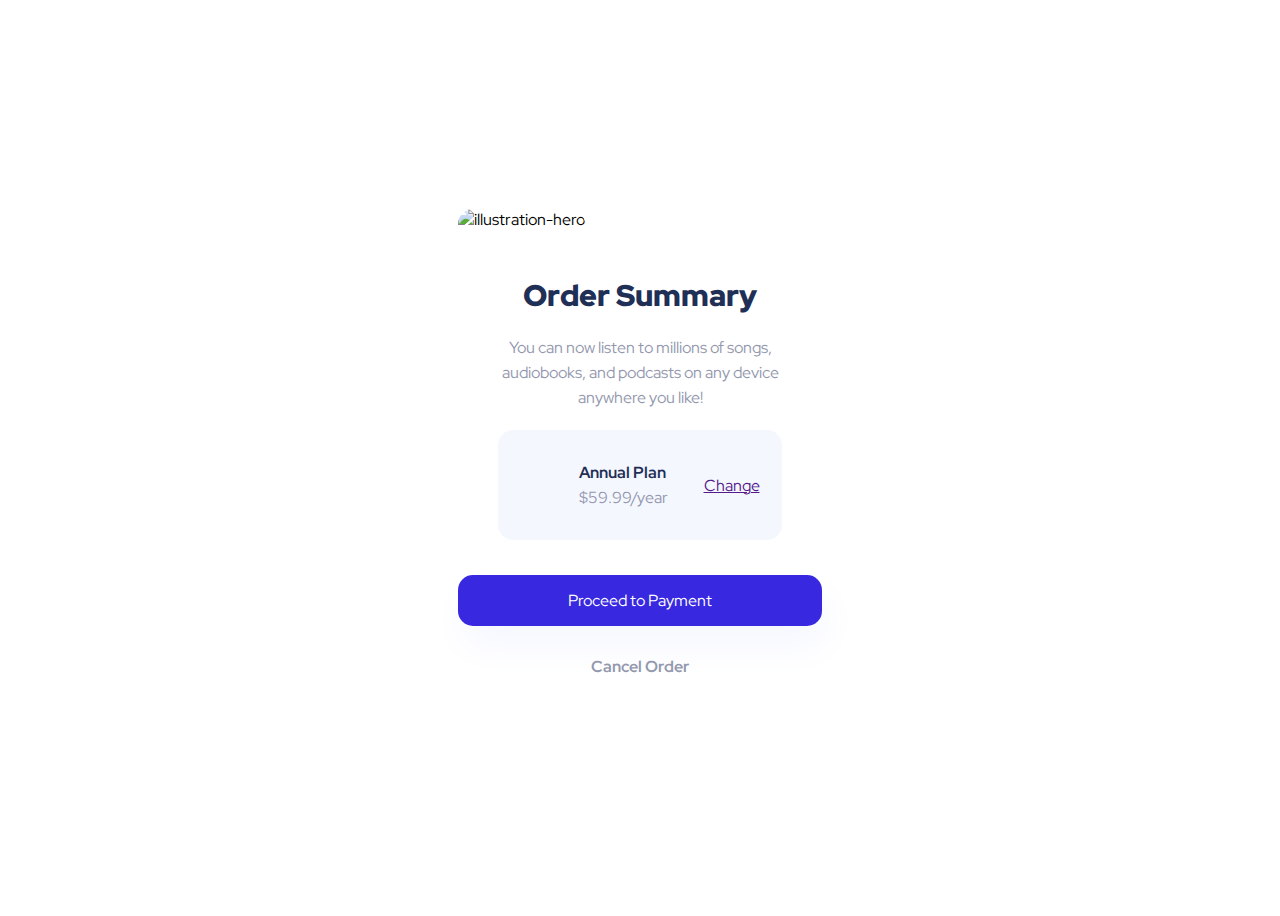
==== index.html @ 1458900c "Rename index1.html to index.html" ====
<!DOCTYPE html>
<html lang="en">

<head>
    <meta charset="UTF-8">
    <meta http-equiv="X-UA-Compatible" content="IE=edge">
    <meta name="viewport" content="width=device-width, initial-scale=1.0">
    <title>Frontend Mentor | Order summary card</title>
    <link rel="preconnect" href="https://fonts.googleapis.com">
    <link rel="preconnect" href="https://fonts.gstatic.com" crossorigin>
    <link href="https://fonts.googleapis.com/css2?family=Red+Hat+Display:wght@500;700;900&display=swap"
        rel="stylesheet">
    <link rel="stylesheet" href="style.css">
</head>

<body>
    <main>
        <div class="area-image">
            <img src="images/illustration-hero.svg" alt="illustration-hero">
        </div>

        <div class="title">
            <h1>Order Summary</h1>
        </div>

        <div class="description">
            You can now listen to millions of songs, <br>
            audiobooks, and podcasts on any device <br>
            anywhere you like!
        </div>

        <div class="price">
            <div class="price-icon">
                <img src="images/icon-music.png" alt="">
            </div>
            <div class="price-plan">
                <div class="price-plan--title">Annual Plan</div>
                <div class="price-plan--value">$59.99/year</div>
            </div>
            <div class="price-change">
                <a href="">Change</a>
            </div>
        </div>

        <div class="payment">
            <div class="payment-proceed">
                Proceed to Payment 
            </div>
        </div>

        <div class="cancel">
            <div class="cancel-button">
                Cancel Order
            </div>
        </div>
    </main>
</body>

</html>
---- style.css ----
body {
    font-family: 'Red Hat Display', sans-serif;
    background-image: url(images/pattern-background-desktop.svg);
    background-position: top; 
    background-size: cover; 
    background-repeat: no-repeat;
    height: 100vh;
    display: flex;
    align-content: center;
    justify-content: center;
}

main {
    align-self: center;
    max-width: 1140px;
    display: grid;
    border-radius: 15px;
    background-color: #fff;
}

.area-image img {
    border-top-left-radius: 15px;
    border-top-right-radius: 15px;
}

.title,
.description {
    display: flex;
    align-items: center;
    justify-content: center;
}

.title h1 {
    font-weight: 900;
    font-size: 30px;
    color: hsl(223, 47%, 23%);
    margin-top: 45px;
}

.description {
    line-height: 25px;
    text-align: center;
    color: hsl(229,14%,63%);
}

.price {
    display: grid;
    grid-template-columns: 1fr 2fr 1fr;
    background-color: hsl(225, 100%, 98%);
    margin: 20px 40px;
    padding: 30px 20px;
    border-radius: 15px;
}

.price-icon img{
    max-width: 50px;
}

.price-plan {
    font-size: 16px;
    line-height: 25px;
    color: hsl(223, 47%, 23%);
}

.price-plan--title {
    font-weight: 700;
}

.price-plan--value {
    color: hsl(229,14%,63%);
}

.price-change {
    display: flex;
    align-items: center;
    justify-content: center;
    font-size: 16px;
    color: hsl(245, 75%, 52%);
}

.price-change a:hover {
   color: hsl(224, 23%, 55%);
   text-decoration: none;
}

.payment,
.cancel {
    display: flex;
    align-items: center;
    justify-content: center;
}

.payment-proceed {
   background-color: hsl(245, 75%, 52%);
   color: #fff;
   padding: 15px 110px;
   border-radius: 15px;
   margin-top: 15px;
   box-shadow: 5px 20px 40px hsl(225, 100%, 98%);
}

.payment-proceed:hover {
    cursor: pointer;
    background-color: hsl(224, 23%, 55%);
}

.cancel-button {
    margin: 30px;
    color: hsl(229,14%,63%);
    font-weight: 700;
}

.cancel-button:hover {
    color: hsl(223, 47%, 23%);
    cursor: pointer;
}

@media (max-width: 375px) {
    main {
        max-width: 375px;
    }

    .price {
        margin: 0;
        padding: 15px;
    }

    .payment-proceed {
        padding: 15px 50px;;
    }
}
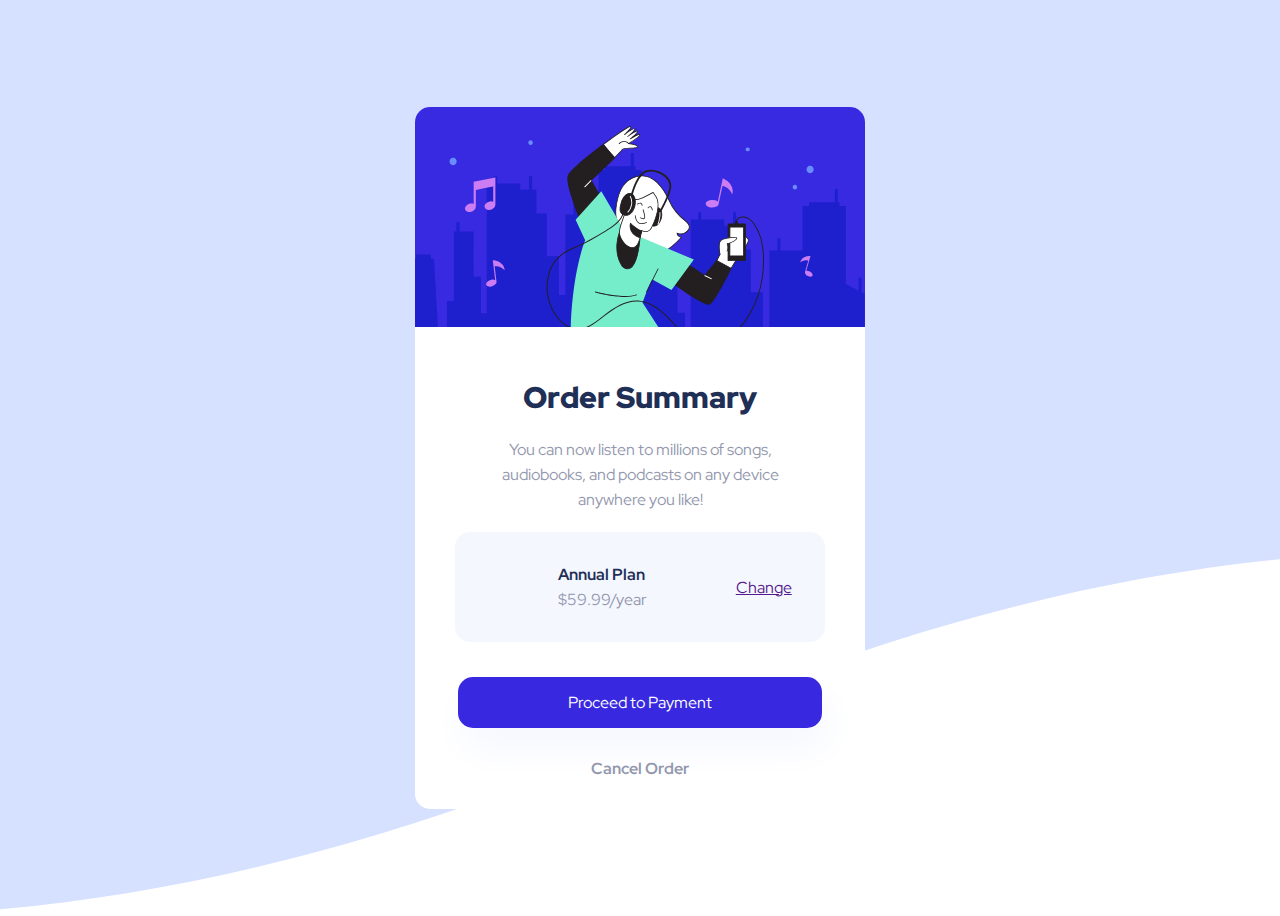
==== commit 249e621b: "Update index.html" ====
--- a/index.html
+++ b/index.html
@@ -16,7 +16,7 @@
 <body>
     <main>
         <div class="area-image">
-            <img src="images/illustration-hero.svg" alt="illustration-hero">
+            <img src="illustration-hero.svg" alt="illustration-hero">
         </div>
 
         <div class="title">
--- a/style.css
+++ b/style.css
@@ -1,6 +1,6 @@
 body {
     font-family: 'Red Hat Display', sans-serif;
-    background-image: url(images/pattern-background-desktop.svg);
+    background-image: url(pattern-background-desktop.svg);
     background-position: top; 
     background-size: cover; 
     background-repeat: no-repeat;
@@ -128,4 +128,4 @@
     .payment-proceed {
         padding: 15px 50px;;
     }
-}+}
